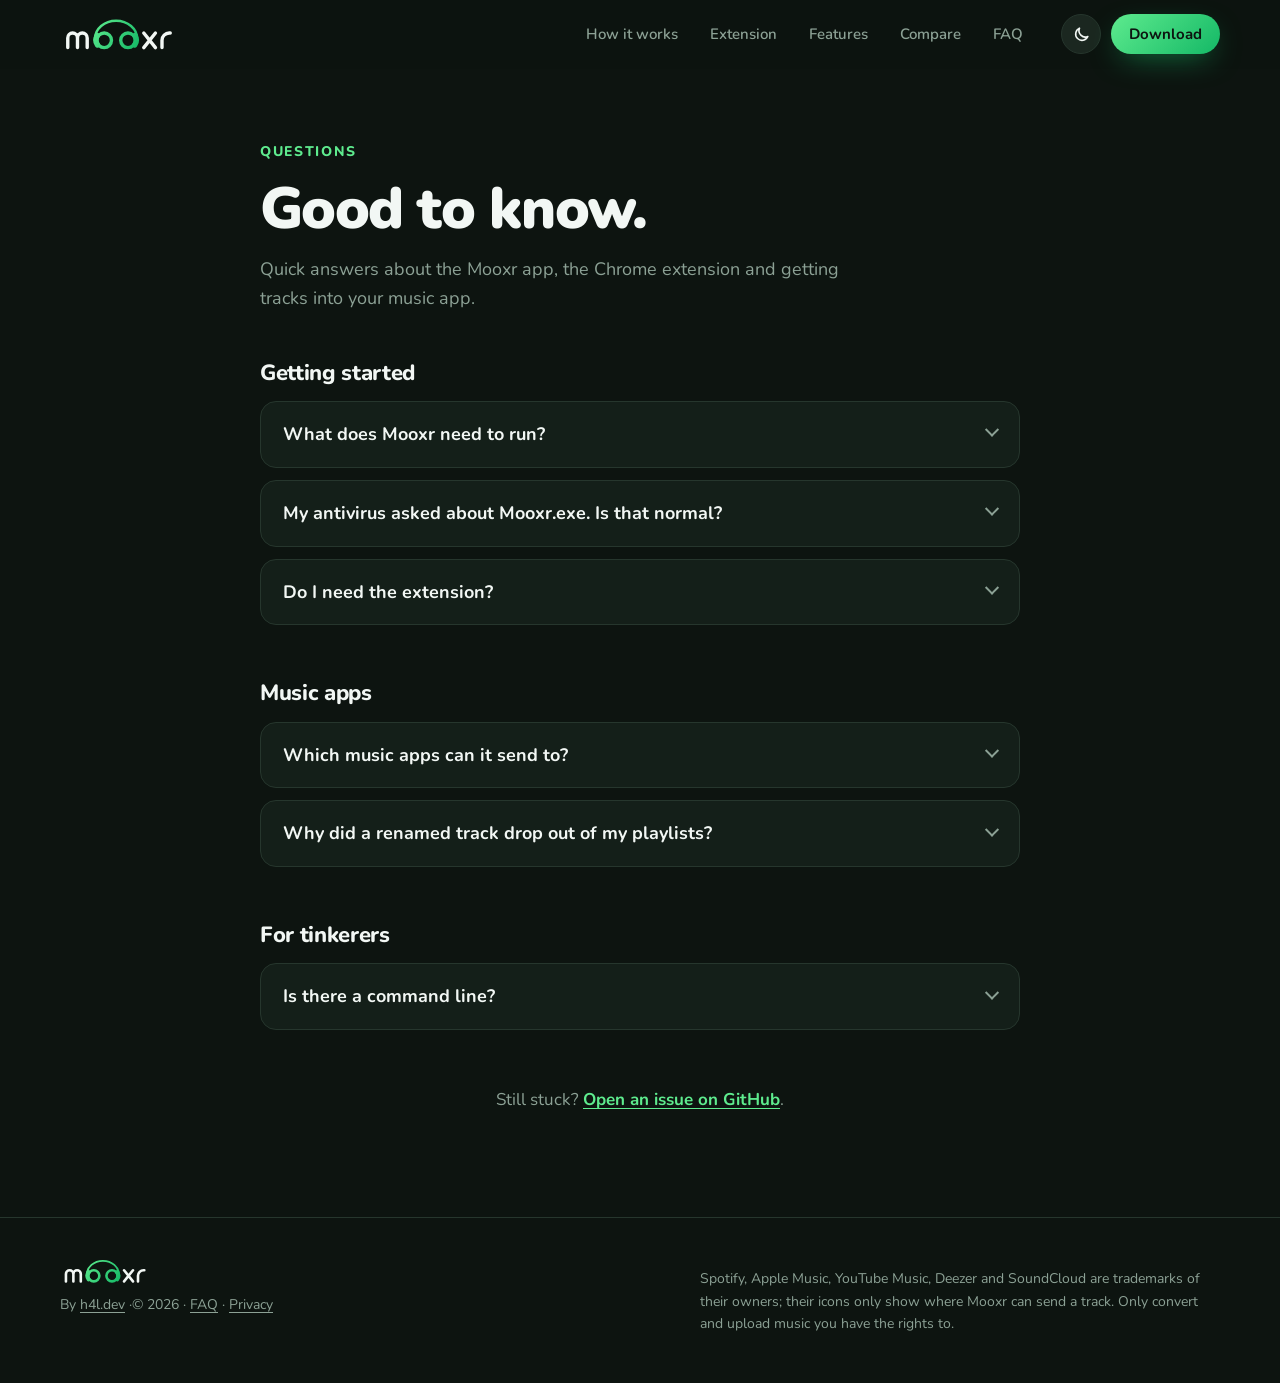
==== docs/faq.html @ 1a0c7ca1 "Rework website: app vs extension comparison, FAQ page - Remove the Themes section and the site's col" ====
<!doctype html>
<html lang="en" data-mode="dark">
<head>
  <meta charset="utf-8">
  <meta name="viewport" content="width=device-width, initial-scale=1">
  <title>FAQ · Mooxr</title>
  <meta name="description" content="Answers to common questions about Mooxr: what it needs to run, which music apps it sends to, the Chrome extension, and Spotify Local Files.">
  <meta name="theme-color" content="#0D1410">
  <link rel="icon" href="assets/favicon.svg" type="image/svg+xml">
  <link rel="icon" href="assets/icon.png" type="image/png">
  <link rel="stylesheet" href="styles.css">
  <script>
    // Apply the saved look before the page paints, so it never flashes.
    try {
      var m = localStorage.getItem("mooxr-site-mode");
      if (m) document.documentElement.dataset.mode = m;
    } catch (e) {}
    document.documentElement.classList.add("js");
  </script>
</head>
<body>

<!-- ============================== Nav ============================== -->
<header class="nav" id="top">
  <div class="wrap nav-inner">
    <a class="brand" href="./" aria-label="Mooxr home">
      <svg class="wordmark" viewBox="0 0 470 140" aria-hidden="true">
        <defs><linearGradient id="g-nav" x1="130" y1="0" x2="310" y2="130" gradientUnits="userSpaceOnUse"><stop offset="0" class="stop-from"/><stop offset="1" class="stop-to"/></linearGradient></defs>
        <g transform="translate(12 6)"><g class="letters" fill="none" stroke-width="14" stroke-linecap="round" stroke-linejoin="round"><path d="M20 120V80a20 20 0 0 1 40 0v40M60 80a20 20 0 0 1 40 0v40"/><path d="M333 60l48 60M381 60l-48 60"/><path d="M408 120V90a30 30 0 0 1 30-30h4"/></g><g class="phones" fill="none" stroke="url(#g-nav)" stroke-linecap="round"><path d="M132 88V84A87.0 74.82 0 0 1 306 84v4" stroke-width="10"/><g class="ear ear-l"><circle cx="170" cy="90" r="30" stroke-width="14"/><path d="M142.1 109.5A34 34 0 0 1 142.1 70.5" stroke-width="22"/></g><g class="ear ear-r"><circle cx="268" cy="90" r="30" stroke-width="14"/><path d="M295.9 70.5A34 34 0 0 1 295.9 109.5" stroke-width="22"/></g></g></g>
      </svg>
    </a>
    <nav class="nav-links" id="nav-links" aria-label="Main">
      <a href="./#how">How it works</a>
      <a href="./#extension">Extension</a>
      <a href="./#features">Features</a>
      <a href="./#compare">Compare</a>
      <a href="faq.html" aria-current="page">FAQ</a>
    </nav>
    <div class="nav-actions">
      <button class="icon-btn" id="mode-toggle" type="button" aria-label="Switch light or dark">
        <svg class="i-sun" viewBox="0 0 24 24" aria-hidden="true"><circle cx="12" cy="12" r="4"/><path d="M12 2v2M12 20v2M4.9 4.9l1.4 1.4M17.7 17.7l1.4 1.4M2 12h2M20 12h2M4.9 19.1l1.4-1.4M17.7 6.3l1.4-1.4"/></svg>
        <svg class="i-moon" viewBox="0 0 24 24" aria-hidden="true"><path d="M20 14.5A8 8 0 0 1 9.5 4a8 8 0 1 0 10.5 10.5z"/></svg>
      </button>
      <a class="btn btn-primary btn-sm" href="https://github.com/h4l-git/Mooxr/releases/latest">Download</a>
      <button class="icon-btn menu-btn" id="menu-btn" type="button" aria-label="Menu" aria-expanded="false" aria-controls="nav-links">
        <svg viewBox="0 0 24 24" aria-hidden="true"><path d="M4 7h16M4 12h16M4 17h16"/></svg>
      </button>
    </div>
  </div>
</header>

<main>

<section class="page-hero">
  <div class="wrap narrow">
    <p class="kicker">Questions</p>
    <h1>Good to know.</h1>
    <p class="lede sm">Quick answers about the Mooxr app, the Chrome extension and getting tracks into your music app.</p>
  </div>
</section>

<section class="faq-page">
  <div class="wrap narrow">

    <div class="faq-group">
      <h2>Getting started</h2>
      <div class="faq">
        <details class="reveal">
          <summary>What does Mooxr need to run?</summary>
          <p>A Windows PC. Mooxr.exe has everything packed inside. The first time you open it, it offers to fetch FFmpeg (the tool that does the converting, about 115&nbsp;MB) and checks the download before using it.</p>
        </details>
        <details class="reveal">
          <summary>My antivirus asked about Mooxr.exe. Is that normal?</summary>
          <p>Some antivirus tools are wary of new, unsigned programs and ask before running them. The first launch also takes a few seconds while Windows unpacks the file.</p>
        </details>
        <details class="reveal">
          <summary>Do I need the extension?</summary>
          <p>No. The app works on its own with files and pasted links. The extension just saves you copying the link across. <a href="./#compare">See the app and extension side by side.</a></p>
        </details>
      </div>
    </div>

    <div class="faq-group">
      <h2>Music apps</h2>
      <div class="faq">
        <details class="reveal">
          <summary>Which music apps can it send to?</summary>
          <p>Spotify and Apple Music pick tracks up from a folder automatically. YouTube Music, Deezer and SoundCloud only take uploads on their websites, so Mooxr opens the upload page and shows you the file to drag in. Tidal and Amazon Music don&rsquo;t accept your own files.</p>
        </details>
        <details class="reveal">
          <summary>Why did a renamed track drop out of my playlists?</summary>
          <p>Spotify recognises a local file by its title, artist, album and length. Change the title or artist and it&rsquo;s a new song to Spotify, so add it again. Mooxr warns you before you save. A new cover is fine.</p>
        </details>
      </div>
    </div>

    <div class="faq-group">
      <h2>For tinkerers</h2>
      <div class="faq">
        <details class="reveal">
          <summary>Is there a command line?</summary>
          <p>Yes: <code>python -m mooxr "My Band - First Song.mp4"</code>. Add <code>--title</code>, <code>--artist</code> or <code>--out</code> as needed. It can be used from Python code too.</p>
        </details>
      </div>
    </div>

    <p class="faq-more">Still stuck? <a href="https://github.com/h4l-git/Mooxr/issues">Open an issue on GitHub</a>.</p>

  </div>
</section>

</main>

<!-- ============================== Footer ============================== -->
<footer class="footer">
  <div class="wrap footer-inner">
    <div>
      <svg class="wordmark sm" viewBox="0 0 470 140" aria-label="Mooxr" role="img">
        <defs><linearGradient id="g-foot" x1="130" y1="0" x2="310" y2="130" gradientUnits="userSpaceOnUse"><stop offset="0" class="stop-from"/><stop offset="1" class="stop-to"/></linearGradient></defs>
        <g transform="translate(12 6)"><g class="letters" fill="none" stroke-width="14" stroke-linecap="round" stroke-linejoin="round"><path d="M20 120V80a20 20 0 0 1 40 0v40M60 80a20 20 0 0 1 40 0v40"/><path d="M333 60l48 60M381 60l-48 60"/><path d="M408 120V90a30 30 0 0 1 30-30h4"/></g><g fill="none" stroke="url(#g-foot)" stroke-linecap="round"><path d="M132 88V84A87.0 74.82 0 0 1 306 84v4" stroke-width="10"/><circle cx="170" cy="90" r="30" stroke-width="14"/><circle cx="268" cy="90" r="30" stroke-width="14"/><path d="M142.1 109.5A34 34 0 0 1 142.1 70.5" stroke-width="22"/><path d="M295.9 70.5A34 34 0 0 1 295.9 109.5" stroke-width="22"/></g></g>
      </svg>
      <p class="muted">By <a href="https://h4l-git.github.io/">h4l.dev</a> ·&copy; <span id="year">2026</span> · <a href="faq.html" aria-current="page">FAQ</a> · <a href="privacy.html">Privacy</a></p>
    </div>
    <p class="legal muted">Spotify, Apple Music, YouTube Music, Deezer and SoundCloud are trademarks of their owners; their icons only show where Mooxr can send a track. Only convert and upload music you have the rights to.</p>
  </div>
</footer>

<script src="script.js"></script>
</body>
</html>
---- docs/styles.css ----
/* Mooxr website. Colours follow the Mint theme in mooxr/theme.py: a hue plus
   a gradient, and every surface colour is derived from those. */

@font-face {
  font-family: "Nunito";
  src: url("assets/fonts/Nunito.ttf") format("truetype");
  font-weight: 200 1000;
  font-display: swap;
}

/* ---------- Mint (same values as THEMES["mint"] in theme.py) ---------- */
:root { --h: 145; --from: #5EEB8E; --to: #14B866; }

/* ---------- Dark (default) ---------- */
:root {
  --ink: hsl(var(--h) 22% 6.5%);
  --bg: var(--ink);
  --surface: hsl(var(--h) 20% 10%);
  --raised: hsl(var(--h) 19% 13%);
  --border: hsl(var(--h) 18% 18%);
  --text: hsl(var(--h) 25% 96%);
  --muted: hsl(var(--h) 10% 59%);
  --drop: hsl(var(--h) 43% 12%);
  --accent: color-mix(in srgb, var(--from), var(--to));
  --strong: var(--from);
  --good: #5EEB8E;
  --grad: linear-gradient(135deg, var(--from), var(--to));
  --shadow: 0 30px 80px -20px rgb(0 0 0 / .6), 0 0 0 1px var(--border);
  --glow-a: color-mix(in srgb, var(--from) 22%, transparent);
  --glow-b: color-mix(in srgb, var(--to) 16%, transparent);
  color-scheme: dark;
}

/* ---------- Light ---------- */
:root[data-mode="light"] {
  --bg: hsl(var(--h) 25% 96.5%);
  --surface: #FFFFFF;
  --raised: hsl(var(--h) 22% 93%);
  --border: hsl(var(--h) 16% 85%);
  --text: var(--ink);
  --muted: hsl(var(--h) 8% 40%);
  --drop: hsl(var(--h) 55% 93%);
  --accent: var(--to);
  --strong: color-mix(in oklab, var(--to) 68%, black);
  --good: #1E8E4E;
  --shadow: 0 30px 70px -25px hsl(var(--h) 30% 20% / .28), 0 0 0 1px var(--border);
  --glow-a: color-mix(in srgb, var(--from) 30%, transparent);
  --glow-b: color-mix(in srgb, var(--to) 14%, transparent);
  color-scheme: light;
}
@media (prefers-color-scheme: light) {
  :root[data-mode="system"] {
    --bg: hsl(var(--h) 25% 96.5%);
    --surface: #FFFFFF;
    --raised: hsl(var(--h) 22% 93%);
    --border: hsl(var(--h) 16% 85%);
    --text: var(--ink);
    --muted: hsl(var(--h) 8% 40%);
    --drop: hsl(var(--h) 55% 93%);
    --accent: var(--to);
    --strong: color-mix(in oklab, var(--to) 68%, black);
    --good: #1E8E4E;
    --shadow: 0 30px 70px -25px hsl(var(--h) 30% 20% / .28), 0 0 0 1px var(--border);
    --glow-a: color-mix(in srgb, var(--from) 30%, transparent);
    --glow-b: color-mix(in srgb, var(--to) 14%, transparent);
    color-scheme: light;
  }
}

/* ---------- Base ---------- */
*, *::before, *::after { box-sizing: border-box; }
html { scroll-behavior: smooth; scroll-padding-top: 80px; -webkit-text-size-adjust: 100%; }
body {
  margin: 0;
  background: var(--bg);
  color: var(--text);
  font-family: "Nunito", system-ui, -apple-system, "Segoe UI", sans-serif;
  font-size: 17px;
  line-height: 1.6;
  overflow-x: hidden;
  transition: background-color .35s ease, color .35s ease;
}
img, svg { display: block; max-width: 100%; }
a { color: inherit; text-decoration: none; }
h1, h2, h3 { line-height: 1.1; margin: 0; letter-spacing: -.02em; }
p { margin: 0; }
code, kbd {
  font-family: ui-monospace, "Cascadia Code", Consolas, monospace;
  font-size: .86em;
  background: var(--raised);
  border: 1px solid var(--border);
  border-radius: 6px;
  padding: .08em .4em;
}
::selection { background: var(--accent); color: var(--ink); }
:focus-visible { outline: 2px solid var(--accent); outline-offset: 3px; border-radius: 8px; }

.wrap { width: min(1160px, 100% - 32px); margin-inline: auto; }
.wrap.narrow { width: min(760px, 100% - 32px); }
.muted { color: var(--muted); }
.sr { position: absolute; width: 1px; height: 1px; overflow: hidden; clip: rect(0 0 0 0); white-space: nowrap; }
a.inline { color: var(--strong); font-weight: 700; text-decoration: underline; text-underline-offset: 3px; }
.grad-text {
  background: var(--grad);
  -webkit-background-clip: text; background-clip: text;
  color: transparent;
}

/* Logo SVGs: letters follow the text colour, the headphones the gradient. */
.stop-from { stop-color: var(--from); }
.stop-to { stop-color: var(--to); }
.wordmark .letters { stroke: var(--text); transition: stroke .35s ease; }
.wordmark { height: 34px; width: auto; overflow: visible; }
.wordmark.sm { height: 26px; }

/* Nav logo: on hover the headphones rock side to side, bob up at each end
   and the ear cups thump on the beat (same as the app and extension).
   Lengths inside the SVG are in its viewBox units (140 tall). */
.brand .phones { transform-box: fill-box; transform-origin: 50% 80%; }
.brand .ear { transform-box: fill-box; }
.brand .ear-l { transform-origin: 53% 50%; }
.brand .ear-r { transform-origin: 47% 50%; }
.brand:hover .phones, .brand:focus-visible .phones { animation: groove .9s ease-in-out infinite; }
.brand:hover .ear, .brand:focus-visible .ear { animation: thump .45s ease-out infinite; }
@keyframes groove {
  0%, 50%, 100% { transform: translateY(0) rotate(0deg); }
  25% { transform: translateY(-5px) rotate(-6deg); }
  75% { transform: translateY(-5px) rotate(6deg); }
}
@keyframes thump {
  0% { transform: scale(1.1); }
  30%, 100% { transform: scale(1); }
}

/* ---------- Buttons (pill shapes from the app) ---------- */
.btn {
  display: inline-flex; align-items: center; gap: 10px;
  padding: 12px 24px;
  border-radius: 999px;
  background: var(--raised);
  border: 1px solid var(--border);
  font-weight: 700; font-size: 16px;
  transition: border-color .2s, color .2s, transform .2s, box-shadow .2s, filter .2s;
  white-space: nowrap;
}
.btn svg { width: 18px; height: 18px; fill: none; stroke: currentColor; stroke-width: 2.2; stroke-linecap: round; stroke-linejoin: round; }
.btn:hover { border-color: var(--accent); color: var(--strong); }
.btn-primary {
  background: var(--grad); color: var(--ink); border: none;
  box-shadow: 0 10px 30px -10px color-mix(in srgb, var(--to) 70%, transparent);
}
.btn-primary:hover { color: var(--ink); filter: brightness(1.08); transform: translateY(-1px); }
.btn-sm { padding: 8px 18px; font-size: 15px; }

.icon-btn {
  display: inline-grid; place-items: center;
  width: 40px; height: 40px;
  border-radius: 50%;
  background: var(--raised); border: 1px solid var(--border);
  color: var(--text); cursor: pointer;
  transition: border-color .2s, color .2s;
}
.icon-btn:hover { border-color: var(--accent); color: var(--strong); }
.icon-btn svg { width: 19px; height: 19px; fill: none; stroke: currentColor; stroke-width: 2; stroke-linecap: round; stroke-linejoin: round; }
.icon-btn .i-sun { display: none; }
:root[data-mode="light"] .icon-btn .i-sun { display: block; }
:root[data-mode="light"] .icon-btn .i-moon { display: none; }
.menu-btn { display: none; }

/* ---------- Nav ---------- */
.nav {
  position: sticky; top: 0; z-index: 50;
  background: color-mix(in srgb, var(--bg) 78%, transparent);
  backdrop-filter: blur(14px); -webkit-backdrop-filter: blur(14px);
  border-bottom: 1px solid transparent;
  transition: border-color .3s, background-color .35s;
}
.nav.scrolled { border-bottom-color: var(--border); }
.nav-inner { display: flex; align-items: center; gap: 24px; height: 68px; }
.nav-links { display: flex; gap: 4px; margin-left: auto; }
.nav-links a {
  padding: 8px 14px; border-radius: 999px;
  color: var(--muted); font-weight: 600; font-size: 15px;
  transition: color .2s, background-color .2s;
}
.nav-links a:hover { color: var(--text); background: var(--raised); }
.nav-actions { display: flex; align-items: center; gap: 10px; }

/* ---------- Hero ---------- */
.hero { position: relative; padding: 72px 0 88px; overflow: hidden; }
.glow {
  position: absolute; inset: -20% -10% auto; height: 120%;
  background:
    radial-gradient(600px 400px at 78% 30%, var(--glow-a), transparent 70%),
    radial-gradient(500px 360px at 15% 10%, var(--glow-b), transparent 70%);
  pointer-events: none;
}
.hero-grid {
  position: relative;
  display: grid; grid-template-columns: 1fr 1.05fr; gap: 56px; align-items: center;
}
.eyebrow {
  display: inline-flex; align-items: center; gap: 10px;
  padding: 6px 14px; border-radius: 999px;
  background: var(--drop); border: 1px solid color-mix(in srgb, var(--accent) 40%, transparent);
  color: var(--strong); font-weight: 700; font-size: 14px;
}
.eyebrow .dot { width: 8px; height: 8px; border-radius: 50%; background: var(--grad); box-shadow: 0 0 10px var(--from); }
.hero h1 { font-size: clamp(42px, 5.4vw, 70px); font-weight: 900; margin: 22px 0 20px; letter-spacing: -.035em; }
.lede { font-size: 20px; color: var(--muted); max-width: 34em; }
.lede.sm { font-size: 18px; }
.lede.center { margin-inline: auto; text-align: center; }
.cta-row { display: flex; flex-wrap: wrap; align-items: center; gap: 12px; margin-top: 30px; }
.cta-row.center { justify-content: center; }
.fine { color: var(--muted); font-size: 14px; margin-top: 14px; }
.cta-row .fine { margin-top: 0; }

/* ---------- App window mock-up ---------- */
.window {
  background: var(--bg);
  border-radius: 16px;
  box-shadow: var(--shadow);
  overflow: hidden;
  transform: perspective(1600px) rotateY(-6deg) rotateX(3deg);
  transition: transform .6s ease, background-color .35s;
}
.window:hover { transform: perspective(1600px) rotateY(-2deg) rotateX(1deg); }
.win-bar {
  display: flex; justify-content: space-between; align-items: center;
  height: 34px; padding: 0 0 0 14px;
  background: var(--surface); border-bottom: 1px solid var(--border);
  font-size: 12px; color: var(--muted);
}
.win-ctrls { display: flex; height: 100%; }
.win-ctrls i { width: 44px; position: relative; }
.win-ctrls i::before { content: ""; position: absolute; inset: 50% auto auto 50%; width: 10px; height: 1.5px; background: var(--muted); transform: translate(-50%, -50%); }
.win-ctrls i:nth-child(2)::before { height: 9px; background: transparent; border: 1.5px solid var(--muted); }
.win-ctrls i:nth-child(3)::before { height: 1.5px; transform: translate(-50%, -50%) rotate(45deg); box-shadow: 0 0 0 0 var(--muted); }
.win-ctrls i:nth-child(3)::after { content: ""; position: absolute; inset: 50% auto auto 50%; width: 10px; height: 1.5px; background: var(--muted); transform: translate(-50%, -50%) rotate(-45deg); }

.win-body { padding: 18px 20px 18px; display: grid; gap: 12px; font-size: 13px; }
.win-head { display: flex; justify-content: space-between; align-items: flex-start; gap: 10px; }
.win-brand { display: flex; align-items: flex-end; gap: 8px; }
.win-brand .wordmark { height: 30px; }
.byline { font-size: 10.5px; color: var(--muted); padding-bottom: 3px; }
.byline a:hover { color: var(--text); text-decoration: underline; text-underline-offset: 2px; }
.win-sub { color: var(--muted); font-size: 12.5px; margin-top: 2px; }
.pill-btn {
  padding: 5px 14px; border-radius: 15px;
  background: var(--raised); border: 1px solid var(--border);
  font-size: 12.5px; white-space: nowrap;
}
.win-drop {
  background: var(--surface);
  border: 2px dashed var(--border); border-radius: 14px;
  padding: 14px; text-align: center; font-weight: 600; font-size: 14px;
  transition: background-color .3s, border-color .3s;
}
.window.hot .win-drop { background: var(--drop); border-color: var(--accent); }
.rows { display: grid; gap: 8px; }
.row {
  display: flex; gap: 12px; align-items: center;
  background: var(--surface); border: 1px solid var(--border); border-radius: 12px;
  padding: 10px 12px;
  transition: opacity .4s, transform .4s;
}
.window.resetting .row { opacity: 0; transform: translateY(6px); }
.cover {
  flex: none; width: 46px; height: 46px; border-radius: 8px;
  position: relative; overflow: hidden;
}
.cover::after {
  content: "♪"; position: absolute; inset: 0; display: grid; place-items: center;
  color: rgb(255 255 255 / .8); font-size: 18px;
}
.c1 { background: linear-gradient(135deg, #3a1c71, #d76d77 60%, #ffaf7b); }
.c2 { background: linear-gradient(135deg, #0f2027, #2c5364 55%, #6dd5ed); }
.c3 { background: linear-gradient(135deg, #f7971e, #ffd200); }
.row-main { flex: 1; min-width: 0; display: grid; gap: 6px; }
.row-src { font-weight: 600; white-space: nowrap; overflow: hidden; text-overflow: ellipsis; }
.fields { display: grid; grid-template-columns: 1fr 1fr; gap: 6px; }
.field {
  background: var(--bg); border: 1px solid var(--border); border-radius: 8px;
  padding: 3px 8px; color: var(--muted); font-size: 12px;
  white-space: nowrap; overflow: hidden; text-overflow: ellipsis;
}
.bar { height: 5px; border-radius: 3px; background: var(--raised); overflow: hidden; }
.bar span { display: block; height: 100%; width: 0; background: var(--grad); border-radius: 3px; transition: width .25s linear; }
.status { font-size: 11.5px; color: var(--muted); }
.row.done .status { color: var(--good); }
.row.done .field { color: var(--text); }
.win-foot { display: flex; justify-content: space-between; align-items: center; gap: 10px; margin-top: 2px; }
.save-to { color: var(--muted); font-size: 12.5px; }
.save-to b { color: var(--text); font-weight: 600; }
.moox-pill { display: inline-flex; border-radius: 18px; overflow: hidden; font-size: 13px; }
.moox-main { background: var(--grad); color: var(--ink); font-weight: 800; padding: 8px 14px 8px 20px; }
.moox-send { background: var(--raised); border: 1px solid var(--border); border-left: none; border-radius: 0 18px 18px 0; padding: 7px 12px; font-weight: 600; }
.window.busy .moox-main { background: var(--raised); color: var(--muted); }

/* ---------- Services strip ---------- */
.services { border-block: 1px solid var(--border); background: var(--surface); }
.services-inner { display: flex; align-items: center; justify-content: center; flex-wrap: wrap; gap: 14px 36px; padding: 22px 0; }
.services-label { color: var(--muted); font-weight: 600; font-size: 14px; text-transform: uppercase; letter-spacing: .08em; }
.service-list { display: flex; flex-wrap: wrap; justify-content: center; gap: 12px 30px; list-style: none; margin: 0; padding: 0; }
.service-list li { display: flex; align-items: center; gap: 9px; font-weight: 700; font-size: 16px; }

/* ---------- Sections ---------- */
.section { padding: 104px 0; }
.section.alt { background: var(--surface); border-block: 1px solid var(--border); }
.section-head { text-align: center; margin-bottom: 56px; display: grid; gap: 14px; justify-items: center; }
.kicker { color: var(--strong); font-weight: 800; font-size: 14px; text-transform: uppercase; letter-spacing: .12em; }
h2 { font-size: clamp(32px, 4.2vw, 50px); font-weight: 900; }
.card {
  background: var(--surface);
  border: 1px solid var(--border);
  border-radius: 20px;
  transition: border-color .25s, transform .25s, background-color .35s;
}
.section.alt .card { background: var(--bg); }

/* Steps */
.steps { display: grid; grid-template-columns: repeat(3, 1fr); gap: 20px; list-style: none; margin: 0; padding: 0; }
.step { padding: 30px; position: relative; }
.step:hover, .feature:hover { border-color: color-mix(in srgb, var(--accent) 55%, var(--border)); transform: translateY(-3px); }
.step-num {
  display: grid; place-items: center;
  width: 44px; height: 44px; border-radius: 14px;
  background: var(--grad); color: var(--ink);
  font-weight: 900; font-size: 20px; margin-bottom: 22px;
}
.step h3, .feature h3 { font-size: 21px; font-weight: 800; margin-bottom: 10px; }
.step p, .feature p { color: var(--muted); }
.step b, .feature b { color: var(--text); }

/* Split layout */
.split { display: grid; grid-template-columns: 1fr 1fr; gap: 64px; align-items: center; }
.split-copy h2 { margin: 14px 0 18px; }
.ticks { list-style: none; padding: 0; margin: 26px 0 0; display: grid; gap: 12px; }
.ticks li { position: relative; padding-left: 34px; font-weight: 600; }
.ticks li::before {
  content: ""; position: absolute; left: 0; top: 3px; width: 22px; height: 22px; border-radius: 7px;
  background: var(--grad) ;
  -webkit-mask: url("data:image/svg+xml,%3Csvg xmlns='http://www.w3.org/2000/svg' viewBox='0 0 22 22'%3E%3Crect width='22' height='22' rx='7'/%3E%3C/svg%3E");
}
.ticks li::after {
  content: ""; position: absolute; left: 7px; top: 8px; width: 8px; height: 5px;
  border-left: 2.4px solid var(--ink); border-bottom: 2.4px solid var(--ink);
  transform: rotate(-45deg);
}

/* Browser mock-up */
.browser { background: var(--bg); border-radius: 14px; box-shadow: var(--shadow); overflow: hidden; }
.br-bar { display: flex; align-items: center; gap: 12px; padding: 10px 14px; background: var(--raised); border-bottom: 1px solid var(--border); }
.br-dots { display: flex; gap: 6px; }
.br-dots i { width: 11px; height: 11px; border-radius: 50%; background: var(--border); }
.br-url { flex: 1; min-width: 0; padding: 5px 14px; border-radius: 999px; background: var(--bg); color: var(--muted); font-size: 13px; white-space: nowrap; overflow: hidden; text-overflow: ellipsis; }
.br-ext { width: 30px; height: 30px; border-radius: 8px; display: grid; place-items: center; background: var(--drop); box-shadow: 0 0 0 1.5px var(--accent); }
.br-ext svg { width: 22px; height: 22px; }
.br-page { position: relative; padding: 18px; min-height: 360px; }
.video {
  aspect-ratio: 16 / 9; border-radius: 10px; margin-bottom: 14px;
  background: linear-gradient(135deg, #3a1c71, #d76d77 60%, #ffaf7b);
  display: grid; place-items: center; width: 64%;
}
.play { width: 52px; height: 36px; border-radius: 10px; background: rgb(0 0 0 / .45); position: relative; }
.play::after { content: ""; position: absolute; left: 21px; top: 10px; border: 8px solid transparent; border-left: 13px solid #fff; border-right: 0; }
.vline { height: 10px; border-radius: 5px; background: var(--raised); margin-bottom: 9px; }
.vline.w70 { width: 44%; } .vline.w40 { width: 28%; }
.popup {
  position: absolute; top: 10px; right: 14px; width: min(260px, 70%);
  background: var(--surface); border: 1px solid var(--border); border-radius: 16px;
  padding: 14px; display: grid; gap: 12px;
  box-shadow: 0 24px 50px -16px rgb(0 0 0 / .55);
}
.popup::before { content: ""; position: absolute; top: -7px; right: 12px; width: 12px; height: 12px; background: var(--surface); border-left: 1px solid var(--border); border-top: 1px solid var(--border); transform: rotate(45deg); }
.pop-head { display: flex; align-items: center; gap: 8px; }
.pop-head .mark { width: 26px; height: 26px; }
.pop-gear { margin-left: auto; color: var(--muted); }
.pop-gear svg { width: 17px; height: 17px; fill: none; stroke: currentColor; stroke-width: 2; }
.pop-track { display: flex; gap: 10px; align-items: center; background: var(--bg); border: 1px solid var(--border); border-radius: 12px; padding: 8px; font-size: 14px; }
.pop-track .cover { width: 40px; height: 40px; }
.pop-track span { display: block; color: var(--muted); font-size: 12.5px; }
.pop-btn { display: block; text-align: center; padding: 9px; border-radius: 18px; background: var(--grad); color: var(--ink); font-weight: 800; font-size: 14px; }
.pop-note { display: flex; justify-content: center; align-items: center; gap: 6px; color: var(--good); font-size: 13px; font-weight: 700; }
.pop-note svg { width: 15px; height: 15px; fill: none; stroke: currentColor; stroke-width: 2.4; stroke-linecap: round; stroke-linejoin: round; }

/* Features */
.features { display: grid; grid-template-columns: repeat(3, 1fr); gap: 20px; }
.feature { padding: 28px; }
.f-icon {
  display: grid; place-items: center;
  width: 46px; height: 46px; border-radius: 14px; margin-bottom: 20px;
  background: var(--drop); color: var(--strong);
  border: 1px solid color-mix(in srgb, var(--accent) 35%, transparent);
}
.f-icon svg { width: 22px; height: 22px; fill: none; stroke: currentColor; stroke-width: 2; stroke-linecap: round; stroke-linejoin: round; }
.feature s { color: var(--muted); text-decoration-color: color-mix(in srgb, #FF7B7B 80%, transparent); text-decoration-thickness: 2px; }

/* App vs extension */
.compare { padding: 8px 28px; overflow: hidden; max-width: 980px; margin-inline: auto; }
.compare table { width: 100%; border-collapse: collapse; table-layout: fixed; }
.compare col.c-what { width: 44%; }
.compare th, .compare td { padding: 16px 12px; text-align: left; vertical-align: middle; border-bottom: 1px solid var(--border); }
.compare tbody tr:last-child th, .compare tbody tr:last-child td { border-bottom: none; }
.compare tbody th { font-weight: 700; }
.compare td small { display: block; margin-top: 6px; color: var(--muted); font-size: 13.5px; line-height: 1.35; }
.compare td small kbd { font-size: 12px; }
.compare thead th { padding-block: 22px 18px; vertical-align: top; }
.c-head { display: flex; align-items: center; gap: 12px; }
.c-head b { display: block; font-size: 18px; font-weight: 800; line-height: 1.2; }
.c-head small { display: block; color: var(--muted); font-size: 13.5px; font-weight: 600; }
.c-icon {
  flex: none; display: grid; place-items: center;
  width: 42px; height: 42px; border-radius: 13px;
  background: var(--drop); color: var(--strong);
  border: 1px solid color-mix(in srgb, var(--accent) 35%, transparent);
}
.c-icon svg { width: 21px; height: 21px; fill: none; stroke: currentColor; stroke-width: 2; stroke-linecap: round; stroke-linejoin: round; }
.yes, .no { position: relative; display: inline-block; width: 24px; height: 24px; border-radius: 8px; vertical-align: middle; }
.yes { background: var(--grad); }
.yes::after {
  content: ""; position: absolute; left: 8px; top: 8px; width: 8px; height: 5px;
  border-left: 2.4px solid var(--ink); border-bottom: 2.4px solid var(--ink); transform: rotate(-45deg);
}
.no { background: var(--raised); border: 1px solid var(--border); }
.no::after { content: ""; position: absolute; left: 7px; right: 7px; top: 50%; height: 2.2px; margin-top: -1.1px; border-radius: 2px; background: var(--muted); }
#compare .cta-row { margin-top: 40px; }

/* Spotify setup */
.setup { display: grid; grid-template-columns: 1fr 1.1fr; gap: 48px; padding: 48px; align-items: center; }
.setup-copy { display: grid; gap: 16px; justify-items: start; }
.setup-copy h2 { font-size: clamp(28px, 3.2vw, 38px); }
.setup-copy p { color: var(--muted); }
.setup-steps { list-style: none; margin: 0; padding: 0; display: grid; gap: 10px; counter-reset: s; }
.setup-steps li {
  counter-increment: s; display: flex; align-items: center; gap: 14px;
  padding: 14px 16px; border-radius: 14px; background: var(--bg); border: 1px solid var(--border);
}
.setup-steps li::before {
  content: counter(s); flex: none; display: grid; place-items: center;
  width: 30px; height: 30px; border-radius: 50%;
  background: var(--drop); color: var(--strong); font-weight: 800; font-size: 14px;
  border: 1px solid color-mix(in srgb, var(--accent) 40%, transparent);
}

/* FAQ */
.faq { display: grid; gap: 12px; }
.faq details { background: var(--surface); border: 1px solid var(--border); border-radius: 16px; transition: border-color .2s; }
.faq details[open] { border-color: color-mix(in srgb, var(--accent) 50%, var(--border)); }
.faq summary {
  list-style: none; cursor: pointer;
  display: flex; justify-content: space-between; align-items: center; gap: 16px;
  padding: 18px 22px; font-weight: 700; font-size: 18px;
}
.faq summary::-webkit-details-marker { display: none; }
.faq summary::after {
  content: ""; flex: none; width: 10px; height: 10px;
  border-right: 2.2px solid var(--muted); border-bottom: 2.2px solid var(--muted);
  transform: rotate(45deg) translate(-3px, -3px); transition: transform .25s;
}
.faq details[open] summary::after { transform: rotate(-135deg) translate(-3px, -3px); border-color: var(--strong); }
.faq details p { padding: 0 22px 20px; color: var(--muted); }
.faq details a { color: var(--strong); text-decoration: underline; text-underline-offset: 3px; }
.faq-page { padding: 40px 0 104px; }
.faq-group + .faq-group { margin-top: 56px; }
.faq-group h2 { font-size: 22px; font-weight: 800; letter-spacing: -.015em; margin-bottom: 16px; }
.faq-more { margin-top: 56px; color: var(--muted); text-align: center; }
.faq-more a { color: var(--strong); font-weight: 700; text-decoration: underline; text-underline-offset: 3px; }

/* Footer */
.footer { border-top: 1px solid var(--border); padding: 40px 0 48px; }
.footer-inner { display: flex; justify-content: space-between; align-items: flex-start; gap: 32px; flex-wrap: wrap; }
.footer-inner p { font-size: 14px; margin-top: 10px; }
.legal { max-width: 520px; }
.footer a { text-decoration: underline; text-underline-offset: 3px; }
.footer a:hover { color: var(--strong); }

/* Privacy and FAQ pages */
.page-hero { padding: 72px 0 8px; }
.page-hero h1 { font-size: clamp(38px, 5vw, 58px); font-weight: 900; letter-spacing: -.03em; margin: 14px 0 14px; }
.policy { padding: 40px 0 104px; }
.policy .summary { padding: 28px 30px; margin-bottom: 80px; }
.policy .summary h2 { margin-bottom: 4px; }
.policy .summary .ticks { margin-top: 18px; padding-left: 0; gap: 12px; }
.policy section + section { margin-top: 80px; }
.policy h2 { font-size: 26px; font-weight: 800; letter-spacing: -.015em; margin-bottom: 20px; }
.policy h3 { font-size: 18px; font-weight: 800; margin: 40px 0 12px; }
.policy h2 + h3 { margin-top: 28px; }
.policy p, .policy li { color: var(--muted); }
.policy p + p, .policy p + ul, .policy ul + p, .policy .perms + p { margin-top: 18px; }
.policy b, .policy strong { color: var(--text); }
.policy ul { padding-left: 22px; display: grid; gap: 12px; margin: 0; }
.policy a:not(.btn) { color: var(--strong); text-decoration: underline; text-underline-offset: 3px; }
.perms { display: grid; gap: 10px; margin-top: 16px; }
.perm { display: grid; grid-template-columns: 170px 1fr; gap: 16px; padding: 14px 18px; border: 1px solid var(--border); border-radius: 14px; background: var(--surface); }
.perm-name { display: flex; flex-wrap: wrap; gap: 6px; align-content: start; align-items: center; font-weight: 700; color: var(--text); }
.perm p { margin: 0; }
@media (max-width: 680px) {
  .page-hero { padding: 48px 0 4px; }
  .faq-page { padding: 28px 0 72px; }
  .policy .summary { padding: 22px; margin-bottom: 64px; }
  .policy section + section { margin-top: 64px; }
  .perm { grid-template-columns: 1fr; gap: 6px; }
}

/* Scroll reveal (only when JS is running) */
.js .reveal { opacity: 0; transform: translateY(18px); transition: opacity .7s ease, transform .7s ease, border-color .25s, background-color .35s; }
.js .reveal.in { opacity: 1; transform: none; }

/* ---------- Responsive ---------- */
@media (max-width: 980px) {
  .hero-grid, .split, .setup { grid-template-columns: 1fr; }
  .hero { padding: 48px 0 64px; }
  .window { transform: none; max-width: 600px; }
  .window:hover { transform: none; }
  .features { grid-template-columns: repeat(2, 1fr); }
  .setup { padding: 32px; gap: 28px; }
}
@media (max-width: 820px) {
  .menu-btn { display: inline-grid; }
  .nav-links {
    position: absolute; top: 68px; left: 0; right: 0;
    flex-direction: column; gap: 2px; padding: 10px 16px 16px;
    background: var(--bg); border-bottom: 1px solid var(--border);
    display: none;
  }
  .nav-links.open { display: flex; }
  .nav-links a { padding: 12px 14px; font-size: 17px; }
  .nav-actions { margin-left: auto; }
}
@media (max-width: 680px) {
  body { font-size: 16px; }
  .section { padding: 72px 0; }
  .steps, .features { grid-template-columns: 1fr; }
  .compare { padding: 0 6px; border-radius: 16px; }
  .compare col.c-what { width: 38%; }
  .compare th, .compare td { padding: 14px 8px; font-size: 14.5px; }
  .compare td small { font-size: 12px; }
  .c-head { flex-direction: column; align-items: flex-start; gap: 8px; }
  .c-head b { font-size: 15px; }
  .c-head small { font-size: 12px; }
  .c-icon { width: 36px; height: 36px; border-radius: 11px; }
  .lede { font-size: 18px; }
  .nav-actions .btn-sm { display: none; }
  .win-body { padding: 14px; }
  .win-sub, .byline { display: none; }
  .fields { grid-template-columns: 1fr; }
  .fields .field:nth-child(2) { display: none; }
  .save-to { display: none; }
  .win-foot { justify-content: flex-end; }
  .popup { position: relative; top: auto; right: auto; width: 100%; margin-top: 14px; }
  .popup::before { display: none; }
  .video { width: 100%; }
  .br-page { min-height: 0; }
  .setup { padding: 24px; }
  .btn { padding: 12px 20px; }
}

@media (prefers-reduced-motion: reduce) {
  html { scroll-behavior: auto; }
  *, *::before, *::after { transition-duration: .01ms !important; animation-duration: .01ms !important; }
  .js .reveal { opacity: 1; transform: none; }
  .brand .phones, .brand .ear { animation: none !important; }
}
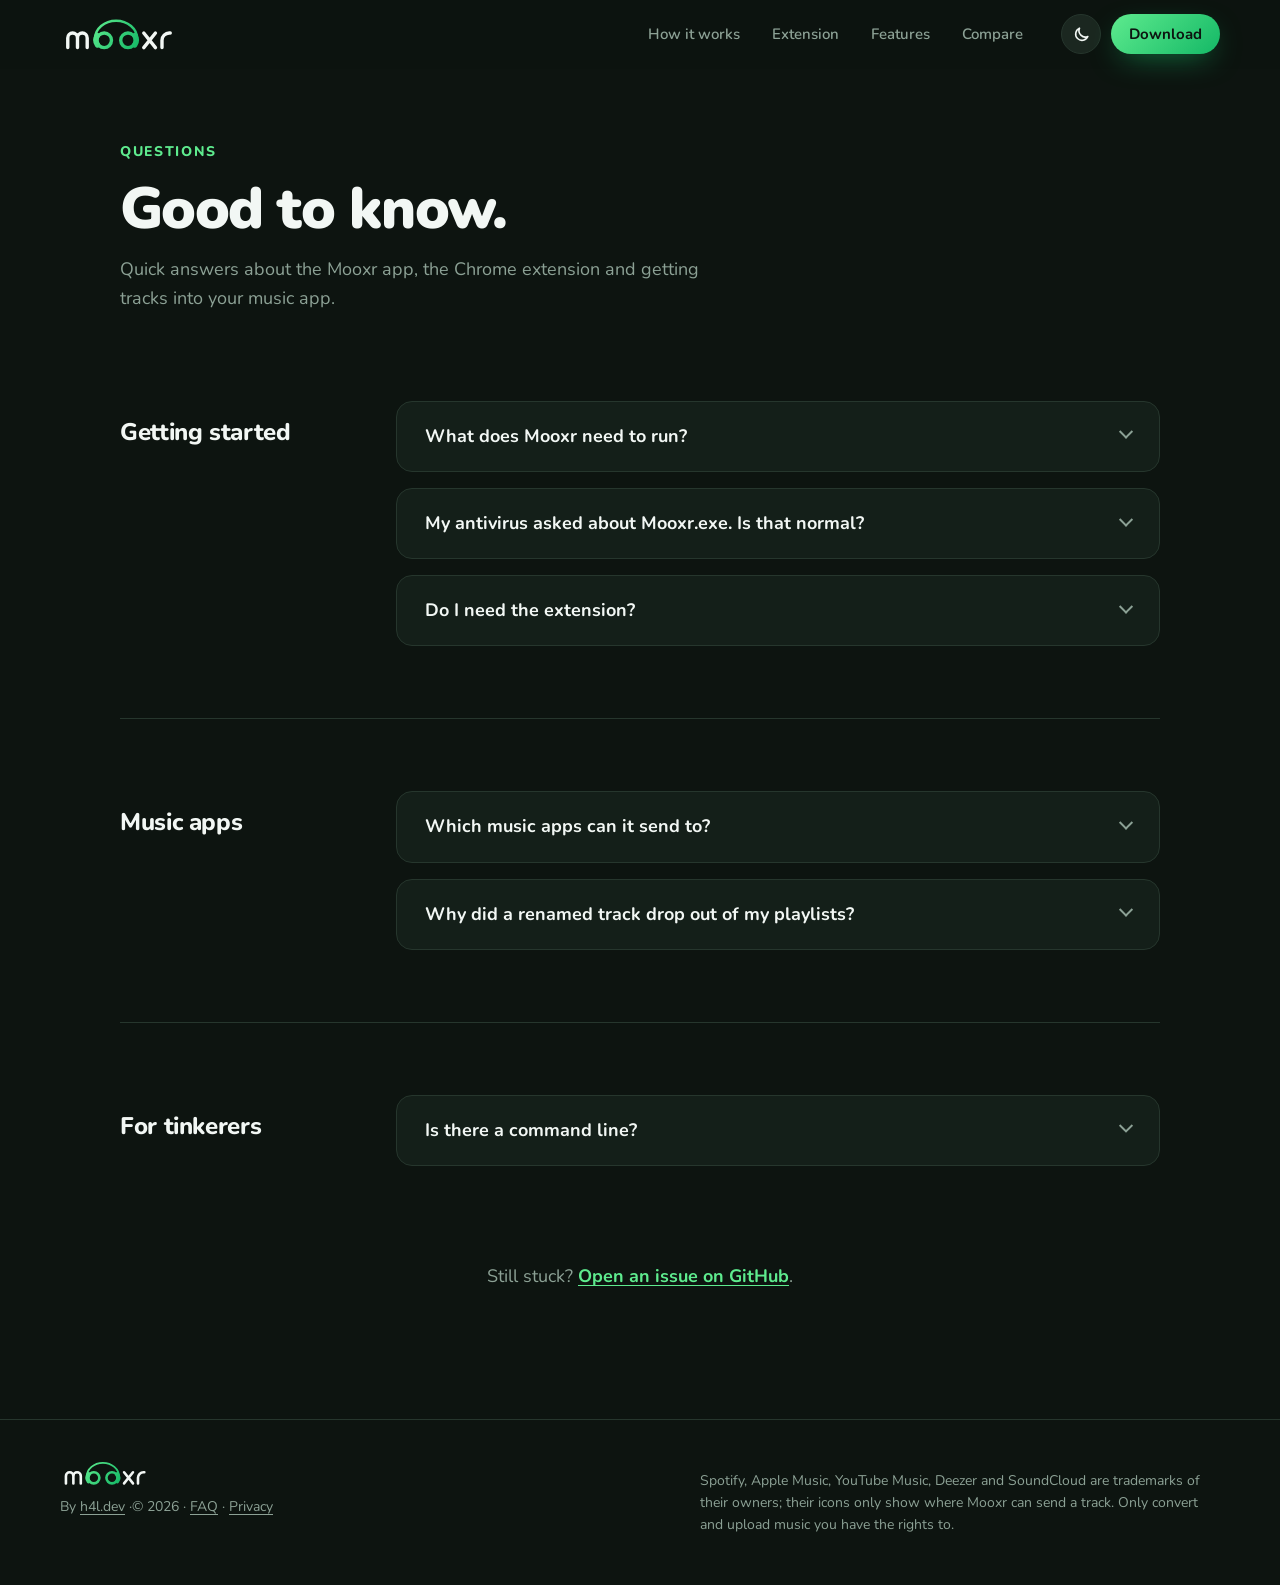
==== commit 7c81f79f: "Give the FAQ page more room and drop it from the header - Two-column FAQ layout on desktop: topic on" ====
--- a/docs/faq.html
+++ b/docs/faq.html
@@ -34,7 +34,6 @@
       <a href="./#extension">Extension</a>
       <a href="./#features">Features</a>
       <a href="./#compare">Compare</a>
-      <a href="faq.html" aria-current="page">FAQ</a>
     </nav>
     <div class="nav-actions">
       <button class="icon-btn" id="mode-toggle" type="button" aria-label="Switch light or dark">
@@ -51,8 +50,8 @@
 
 <main>
 
-<section class="page-hero">
-  <div class="wrap narrow">
+<section class="page-hero faq-hero">
+  <div class="wrap faq-wrap">
     <p class="kicker">Questions</p>
     <h1>Good to know.</h1>
     <p class="lede sm">Quick answers about the Mooxr app, the Chrome extension and getting tracks into your music app.</p>
@@ -60,7 +59,7 @@
 </section>
 
 <section class="faq-page">
-  <div class="wrap narrow">
+  <div class="wrap faq-wrap">
 
     <div class="faq-group">
       <h2>Getting started</h2>
--- a/docs/styles.css
+++ b/docs/styles.css
@@ -444,13 +444,13 @@
 }
 
 /* FAQ */
-.faq { display: grid; gap: 12px; }
+.faq { display: grid; gap: 16px; }
 .faq details { background: var(--surface); border: 1px solid var(--border); border-radius: 16px; transition: border-color .2s; }
 .faq details[open] { border-color: color-mix(in srgb, var(--accent) 50%, var(--border)); }
 .faq summary {
   list-style: none; cursor: pointer;
   display: flex; justify-content: space-between; align-items: center; gap: 16px;
-  padding: 18px 22px; font-weight: 700; font-size: 18px;
+  padding: 22px 28px; font-weight: 700; font-size: 18px; line-height: 1.4;
 }
 .faq summary::-webkit-details-marker { display: none; }
 .faq summary::after {
@@ -459,12 +459,16 @@
   transform: rotate(45deg) translate(-3px, -3px); transition: transform .25s;
 }
 .faq details[open] summary::after { transform: rotate(-135deg) translate(-3px, -3px); border-color: var(--strong); }
-.faq details p { padding: 0 22px 20px; color: var(--muted); }
+.faq details p { padding: 0 28px 26px; color: var(--muted); line-height: 1.7; }
 .faq details a { color: var(--strong); text-decoration: underline; text-underline-offset: 3px; }
-.faq-page { padding: 40px 0 104px; }
-.faq-group + .faq-group { margin-top: 56px; }
-.faq-group h2 { font-size: 22px; font-weight: 800; letter-spacing: -.015em; margin-bottom: 16px; }
-.faq-more { margin-top: 56px; color: var(--muted); text-align: center; }
+/* FAQ page: topic on the left, its questions on the right */
+.faq-wrap { width: min(1040px, 100% - 32px); margin-inline: auto; }
+.faq-hero { padding: 88px 0 0; }
+.faq-page { padding: 80px 0 128px; }
+.faq-group { display: grid; grid-template-columns: 220px 1fr; gap: 56px; align-items: start; }
+.faq-group + .faq-group { margin-top: 72px; padding-top: 72px; border-top: 1px solid var(--border); }
+.faq-group h2 { font-size: 24px; font-weight: 800; letter-spacing: -.015em; padding-top: 18px; position: sticky; top: 96px; }
+.faq-more { margin-top: 96px; color: var(--muted); text-align: center; font-size: 18px; }
 .faq-more a { color: var(--strong); font-weight: 700; text-decoration: underline; text-underline-offset: 3px; }
 
 /* Footer */
@@ -497,7 +501,12 @@
 .perm p { margin: 0; }
 @media (max-width: 680px) {
   .page-hero { padding: 48px 0 4px; }
-  .faq-page { padding: 28px 0 72px; }
+  .faq-hero { padding: 56px 0 0; }
+  .faq-page { padding: 48px 0 88px; }
+  .faq-group + .faq-group { margin-top: 48px; padding-top: 48px; }
+  .faq summary { padding: 18px 20px; }
+  .faq details p { padding: 0 20px 20px; }
+  .faq-more { margin-top: 64px; font-size: 17px; }
   .policy .summary { padding: 22px; margin-bottom: 64px; }
   .policy section + section { margin-top: 64px; }
   .perm { grid-template-columns: 1fr; gap: 6px; }
@@ -517,6 +526,8 @@
   .setup { padding: 32px; gap: 28px; }
 }
 @media (max-width: 820px) {
+  .faq-group { grid-template-columns: 1fr; gap: 20px; }
+  .faq-group h2 { position: static; padding-top: 0; }
   .menu-btn { display: inline-grid; }
   .nav-links {
     position: absolute; top: 68px; left: 0; right: 0;
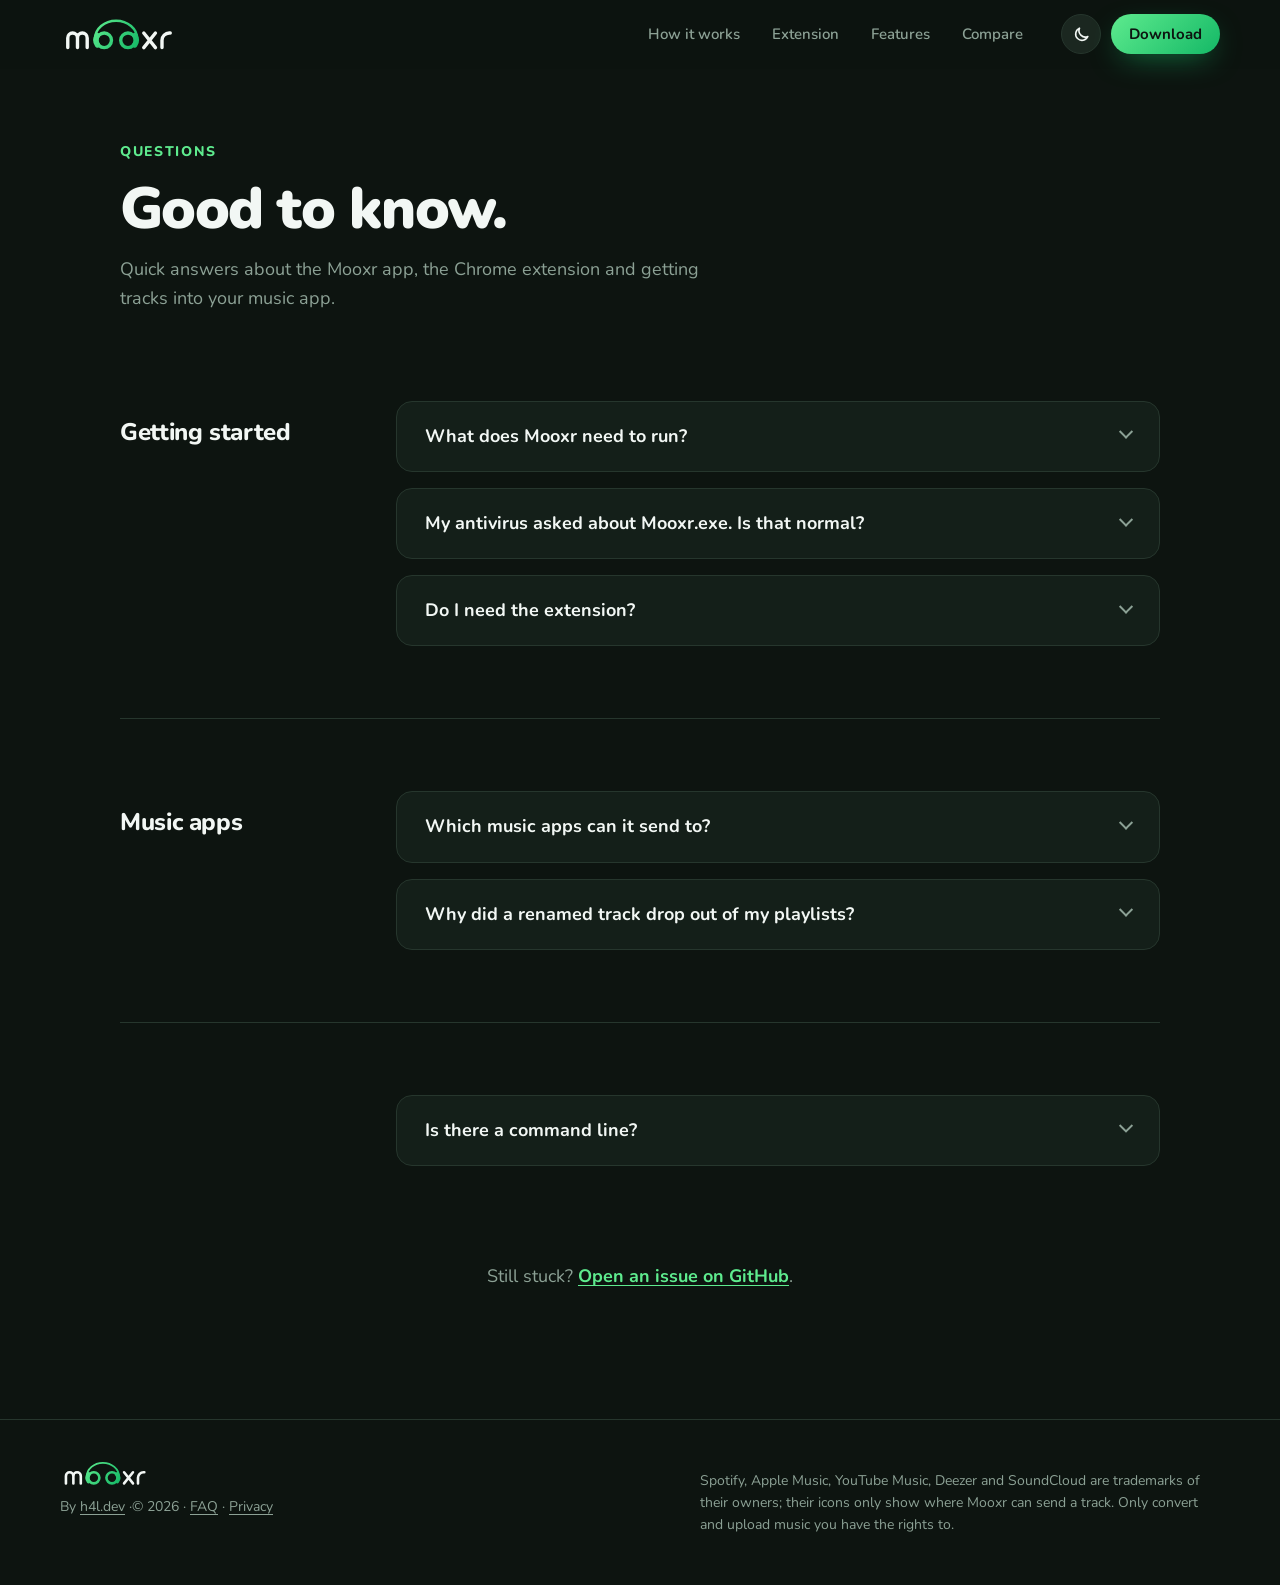
==== commit aa837335: "Version the stylesheet and script links so a deploy never pairs new pages with cached styles Co-Auth" ====
--- a/docs/faq.html
+++ b/docs/faq.html
@@ -8,7 +8,7 @@
   <meta name="theme-color" content="#0D1410">
   <link rel="icon" href="assets/favicon.svg" type="image/svg+xml">
   <link rel="icon" href="assets/icon.png" type="image/png">
-  <link rel="stylesheet" href="styles.css">
+  <link rel="stylesheet" href="styles.css?v=2026-11-06">
   <script>
     // Apply the saved look before the page paints, so it never flashes.
     try {
@@ -124,6 +124,6 @@
   </div>
 </footer>
 
-<script src="script.js"></script>
+<script src="script.js?v=2026-11-06"></script>
 </body>
 </html>
--- a/docs/styles.css
+++ b/docs/styles.css
@@ -98,7 +98,6 @@
 .wrap { width: min(1160px, 100% - 32px); margin-inline: auto; }
 .wrap.narrow { width: min(760px, 100% - 32px); }
 .muted { color: var(--muted); }
-.sr { position: absolute; width: 1px; height: 1px; overflow: hidden; clip: rect(0 0 0 0); white-space: nowrap; }
 a.inline { color: var(--strong); font-weight: 700; text-decoration: underline; text-underline-offset: 3px; }
 .grad-text {
   background: var(--grad);
@@ -396,35 +395,132 @@
 .f-icon svg { width: 22px; height: 22px; fill: none; stroke: currentColor; stroke-width: 2; stroke-linecap: round; stroke-linejoin: round; }
 .feature s { color: var(--muted); text-decoration-color: color-mix(in srgb, #FF7B7B 80%, transparent); text-decoration-thickness: 2px; }
 
-/* App vs extension */
-.compare { padding: 8px 28px; overflow: hidden; max-width: 980px; margin-inline: auto; }
-.compare table { width: 100%; border-collapse: collapse; table-layout: fixed; }
-.compare col.c-what { width: 44%; }
-.compare th, .compare td { padding: 16px 12px; text-align: left; vertical-align: middle; border-bottom: 1px solid var(--border); }
-.compare tbody tr:last-child th, .compare tbody tr:last-child td { border-bottom: none; }
-.compare tbody th { font-weight: 700; }
-.compare td small { display: block; margin-top: 6px; color: var(--muted); font-size: 13.5px; line-height: 1.35; }
-.compare td small kbd { font-size: 12px; }
-.compare thead th { padding-block: 22px 18px; vertical-align: top; }
+/* App vs extension: the two screens side by side */
+.ux-duo { display: grid; grid-template-columns: minmax(0, 1.2fr) minmax(0, 1fr); gap: 28px; }
+.ux-side { margin: 0; display: grid; grid-template-rows: auto 1fr auto; gap: 22px; min-width: 0; }
+.ux-side .ticks { margin: 0; gap: 10px; }
 .c-head { display: flex; align-items: center; gap: 12px; }
-.c-head b { display: block; font-size: 18px; font-weight: 800; line-height: 1.2; }
-.c-head small { display: block; color: var(--muted); font-size: 13.5px; font-weight: 600; }
+.c-head b { display: block; font-size: 20px; font-weight: 800; line-height: 1.2; }
+.c-head small { display: block; color: var(--muted); font-size: 14px; font-weight: 600; }
 .c-icon {
   flex: none; display: grid; place-items: center;
-  width: 42px; height: 42px; border-radius: 13px;
+  width: 44px; height: 44px; border-radius: 14px;
   background: var(--drop); color: var(--strong);
   border: 1px solid color-mix(in srgb, var(--accent) 35%, transparent);
 }
-.c-icon svg { width: 21px; height: 21px; fill: none; stroke: currentColor; stroke-width: 2; stroke-linecap: round; stroke-linejoin: round; }
-.yes, .no { position: relative; display: inline-block; width: 24px; height: 24px; border-radius: 8px; vertical-align: middle; }
-.yes { background: var(--grad); }
-.yes::after {
-  content: ""; position: absolute; left: 8px; top: 8px; width: 8px; height: 5px;
-  border-left: 2.4px solid var(--ink); border-bottom: 2.4px solid var(--ink); transform: rotate(-45deg);
-}
-.no { background: var(--raised); border: 1px solid var(--border); }
-.no::after { content: ""; position: absolute; left: 7px; right: 7px; top: 50%; height: 2.2px; margin-top: -1.1px; border-radius: 2px; background: var(--muted); }
-#compare .cta-row { margin-top: 40px; }
+.c-icon svg { width: 22px; height: 22px; fill: none; stroke: currentColor; stroke-width: 2; stroke-linecap: round; stroke-linejoin: round; }
+
+/* The stage each screen sits on */
+.ux-stage {
+  display: grid; grid-template-columns: minmax(0, 1fr); align-items: start; justify-items: center;
+  padding: 28px; border-radius: 22px; overflow: hidden;
+  background: radial-gradient(120% 80% at 50% 0%, var(--glow-a), transparent 65%), var(--bg);
+  border: 1px solid var(--border);
+}
+
+/* Shared bits of both mock-ups */
+.ux-app, .ux-pop { font-size: 12px; line-height: 1.4; color: var(--text); text-align: left; }
+/* Let the grids inside shrink below their longest line, so text truncates instead of widening the page. */
+.ux-body, .ux-row, .ux-pop, .ux-card, .ux-side { grid-template-columns: minmax(0, 1fr); }
+.ux-btn {
+  flex: none; display: inline-block; padding: 3px 11px; border-radius: 13px;
+  background: var(--raised); border: 1px solid var(--border);
+  font-size: 11px; font-weight: 600; white-space: nowrap;
+}
+.ux-btn.sm { padding: 2px 10px; font-size: 10.5px; }
+.ux-input {
+  display: block; min-width: 0; padding: 4px 9px; border-radius: 8px;
+  background: var(--bg); border: 1px solid var(--border); color: var(--muted);
+  white-space: nowrap; overflow: hidden; text-overflow: ellipsis;
+}
+.ux-input.set { color: var(--text); }
+.ux-moox { display: inline-flex; flex: none; }
+.ux-moox-main { background: var(--grad); color: var(--ink); font-weight: 800; font-size: 13px; padding: 6px 14px 6px 20px; border-radius: 16px 0 0 16px; }
+.ux-moox-send {
+  display: flex; align-items: center; gap: 5px; padding: 0 11px 0 9px;
+  background: var(--raised); border: 1px solid var(--border); border-left: none; border-radius: 0 16px 16px 0;
+  font-size: 11px; font-weight: 600;
+}
+.ux-moox-send svg { width: 10px; height: 10px; fill: none; stroke: var(--muted); stroke-width: 1.6; stroke-linecap: round; stroke-linejoin: round; }
+
+/* Desktop window */
+.ux-app { width: 100%; max-width: 600px; background: var(--bg); border-radius: 12px; box-shadow: var(--shadow); overflow: hidden; }
+.ux-body { padding: 16px 18px; display: grid; gap: 10px; }
+.ux-head { display: flex; justify-content: space-between; align-items: flex-start; gap: 10px; }
+.ux-brand { display: flex; align-items: flex-end; gap: 7px; }
+.ux-brand .wordmark { height: 24px; }
+.ux-byline { font-size: 9.5px; color: var(--muted); padding-bottom: 2px; }
+.ux-sub { color: var(--muted); font-size: 11px; margin-top: 3px; }
+.ux-drop {
+  display: flex; justify-content: center; align-items: center; gap: 8px;
+  padding: 10px; border: 2px dashed var(--border); border-radius: 12px; background: var(--surface);
+  font-weight: 700; font-size: 12.5px;
+}
+.ux-drop > span:not(.ux-btn) { color: var(--muted); font-weight: 500; }
+.ux-line { display: flex; align-items: center; gap: 8px; }
+.ux-line .ux-input { flex: 1; background: var(--surface); }
+.ux-row { display: grid; gap: 7px; padding: 9px 10px 10px 12px; border-radius: 11px; background: var(--surface); border: 1px solid var(--border); }
+.ux-row-top { display: flex; align-items: center; gap: 7px; font-weight: 700; }
+.ux-kind { flex: none; width: 14px; height: 14px; fill: none; stroke: var(--muted); stroke-width: 2; stroke-linecap: round; stroke-linejoin: round; }
+.ux-name { flex: 1; min-width: 0; white-space: nowrap; overflow: hidden; text-overflow: ellipsis; }
+.ux-x { color: var(--muted); font-size: 11px; }
+.ux-fields { display: grid; grid-template-columns: 3fr 2fr; gap: 6px; }
+.ux-field {
+  padding: 3px 8px; border-radius: 7px; background: var(--bg); border: 1px solid var(--border);
+  color: var(--muted); white-space: nowrap; overflow: hidden; text-overflow: ellipsis;
+}
+.ux-field.set { color: var(--text); }
+.ux-status { display: flex; justify-content: space-between; align-items: center; gap: 8px; color: var(--muted); font-size: 11px; }
+.ux-status.good > span:first-child { color: var(--good); font-weight: 700; }
+.ux-bar { height: 5px; border-radius: 3px; background: var(--raised); overflow: hidden; }
+.ux-bar span { display: block; height: 100%; border-radius: 3px; background: var(--grad); }
+.ux-foot { display: flex; align-items: center; gap: 8px; color: var(--muted); }
+.ux-foot b { flex: 1; min-width: 0; color: var(--text); font-weight: 600; white-space: nowrap; overflow: hidden; text-overflow: ellipsis; }
+.ux-actions { display: flex; align-items: center; gap: 8px; }
+.ux-actions .ux-moox { margin-left: auto; }
+
+/* Chrome toolbar and popup */
+.ux-chrome { width: 100%; max-width: 380px; }
+.ux-tool {
+  display: flex; align-items: center; gap: 10px; padding: 8px 10px;
+  background: var(--raised); border: 1px solid var(--border); border-radius: 12px;
+}
+.ux-url { flex: 1; min-width: 0; padding: 4px 12px; border-radius: 999px; background: var(--bg); color: var(--muted); font-size: 12px; white-space: nowrap; overflow: hidden; text-overflow: ellipsis; }
+.ux-ext { position: relative; flex: none; display: grid; place-items: center; width: 28px; height: 28px; border-radius: 8px; background: var(--drop); box-shadow: 0 0 0 1.5px var(--accent); }
+.ux-ext svg { width: 20px; height: 20px; }
+.ux-dot { position: absolute; top: 2px; right: 2px; width: 7px; height: 7px; border-radius: 50%; background: #FFC66B; box-shadow: 0 0 0 2px var(--raised); }
+.ux-pop {
+  position: relative; display: grid; gap: 10px; margin: 12px 0 0 auto; width: min(340px, 100%);
+  padding: 12px 13px 10px; border-radius: 14px; background: var(--bg); border: 1px solid var(--border);
+  box-shadow: 0 24px 50px -16px rgb(0 0 0 / .55);
+}
+.ux-pop::before {
+  content: ""; position: absolute; top: -7px; right: 18px; width: 12px; height: 12px;
+  background: var(--bg); border-left: 1px solid var(--border); border-top: 1px solid var(--border); transform: rotate(45deg);
+}
+.ux-pop-head { display: flex; justify-content: space-between; align-items: center; }
+.ux-pop-head .wordmark { height: 24px; }
+.ux-gear { width: 16px; height: 16px; fill: none; stroke: var(--muted); stroke-width: 2; }
+.ux-card { display: grid; gap: 8px; padding: 10px; border-radius: 12px; background: var(--surface); border: 1px solid var(--border); }
+.ux-src { display: flex; align-items: center; gap: 10px; margin-bottom: 2px; }
+.ux-art { position: relative; flex: none; width: 54px; height: 54px; border-radius: 9px; }
+.ux-art::after { content: "♪"; position: absolute; inset: 0; display: grid; place-items: center; color: rgb(255 255 255 / .8); font-size: 18px; }
+.ux-src-text { min-width: 0; display: grid; justify-items: start; gap: 1px; }
+.ux-src-text b { font-size: 12.5px; display: -webkit-box; -webkit-line-clamp: 2; -webkit-box-orient: vertical; overflow: hidden; }
+.ux-src-text small { color: var(--muted); font-size: 11px; margin-bottom: 4px; }
+.ux-label { display: block; font-size: 10px; font-weight: 700; color: var(--muted); padding-left: 2px; margin-bottom: 2px; }
+.ux-pair { display: grid; grid-template-columns: 1fr 1fr; gap: 7px; }
+.ux-center { display: flex; justify-content: center; margin-top: 2px; }
+.ux-qhead { display: flex; justify-content: space-between; align-items: baseline; padding: 0 2px; }
+.ux-qhead span { color: var(--muted); font-size: 11px; font-weight: 600; }
+.ux-qrow { display: flex; align-items: center; gap: 8px; padding: 7px 9px 7px 11px; border-radius: 11px; background: var(--surface); border: 1px solid var(--border); }
+.ux-qmain { flex: 1; min-width: 0; display: grid; }
+.ux-qmain span { color: var(--good); font-size: 11px; }
+.ux-pop-foot { color: var(--muted); font-size: 10.5px; white-space: nowrap; overflow: hidden; text-overflow: ellipsis; }
+
+.ux-same { max-width: 46em; margin: 44px auto 0; text-align: center; color: var(--muted); }
+.ux-same b { color: var(--text); }
+#compare .cta-row { margin-top: 28px; }
 
 /* Spotify setup */
 .setup { display: grid; grid-template-columns: 1fr 1.1fr; gap: 48px; padding: 48px; align-items: center; }
@@ -436,6 +532,7 @@
   counter-increment: s; display: flex; align-items: center; gap: 14px;
   padding: 14px 16px; border-radius: 14px; background: var(--bg); border: 1px solid var(--border);
 }
+.setup-steps li > span { min-width: 0; }
 .setup-steps li::before {
   content: counter(s); flex: none; display: grid; place-items: center;
   width: 30px; height: 30px; border-radius: 50%;
@@ -519,6 +616,8 @@
 /* ---------- Responsive ---------- */
 @media (max-width: 980px) {
   .hero-grid, .split, .setup { grid-template-columns: 1fr; }
+  .ux-duo { grid-template-columns: minmax(0, 1fr); }
+  .ux-duo { gap: 64px; }
   .hero { padding: 48px 0 64px; }
   .window { transform: none; max-width: 600px; }
   .window:hover { transform: none; }
@@ -543,14 +642,10 @@
   body { font-size: 16px; }
   .section { padding: 72px 0; }
   .steps, .features { grid-template-columns: 1fr; }
-  .compare { padding: 0 6px; border-radius: 16px; }
-  .compare col.c-what { width: 38%; }
-  .compare th, .compare td { padding: 14px 8px; font-size: 14.5px; }
-  .compare td small { font-size: 12px; }
-  .c-head { flex-direction: column; align-items: flex-start; gap: 8px; }
-  .c-head b { font-size: 15px; }
-  .c-head small { font-size: 12px; }
-  .c-icon { width: 36px; height: 36px; border-radius: 11px; }
+  .ux-stage { padding: 16px 12px; border-radius: 18px; }
+  .ux-body { padding: 12px; }
+  .ux-sub, .ux-byline, .ux-hide-sm, .ux-drop > span:not(.ux-btn), .ux-drop .ux-btn { display: none; }
+  .ux-fields { grid-template-columns: 1fr 1fr; }
   .lede { font-size: 18px; }
   .nav-actions .btn-sm { display: none; }
   .win-body { padding: 14px; }
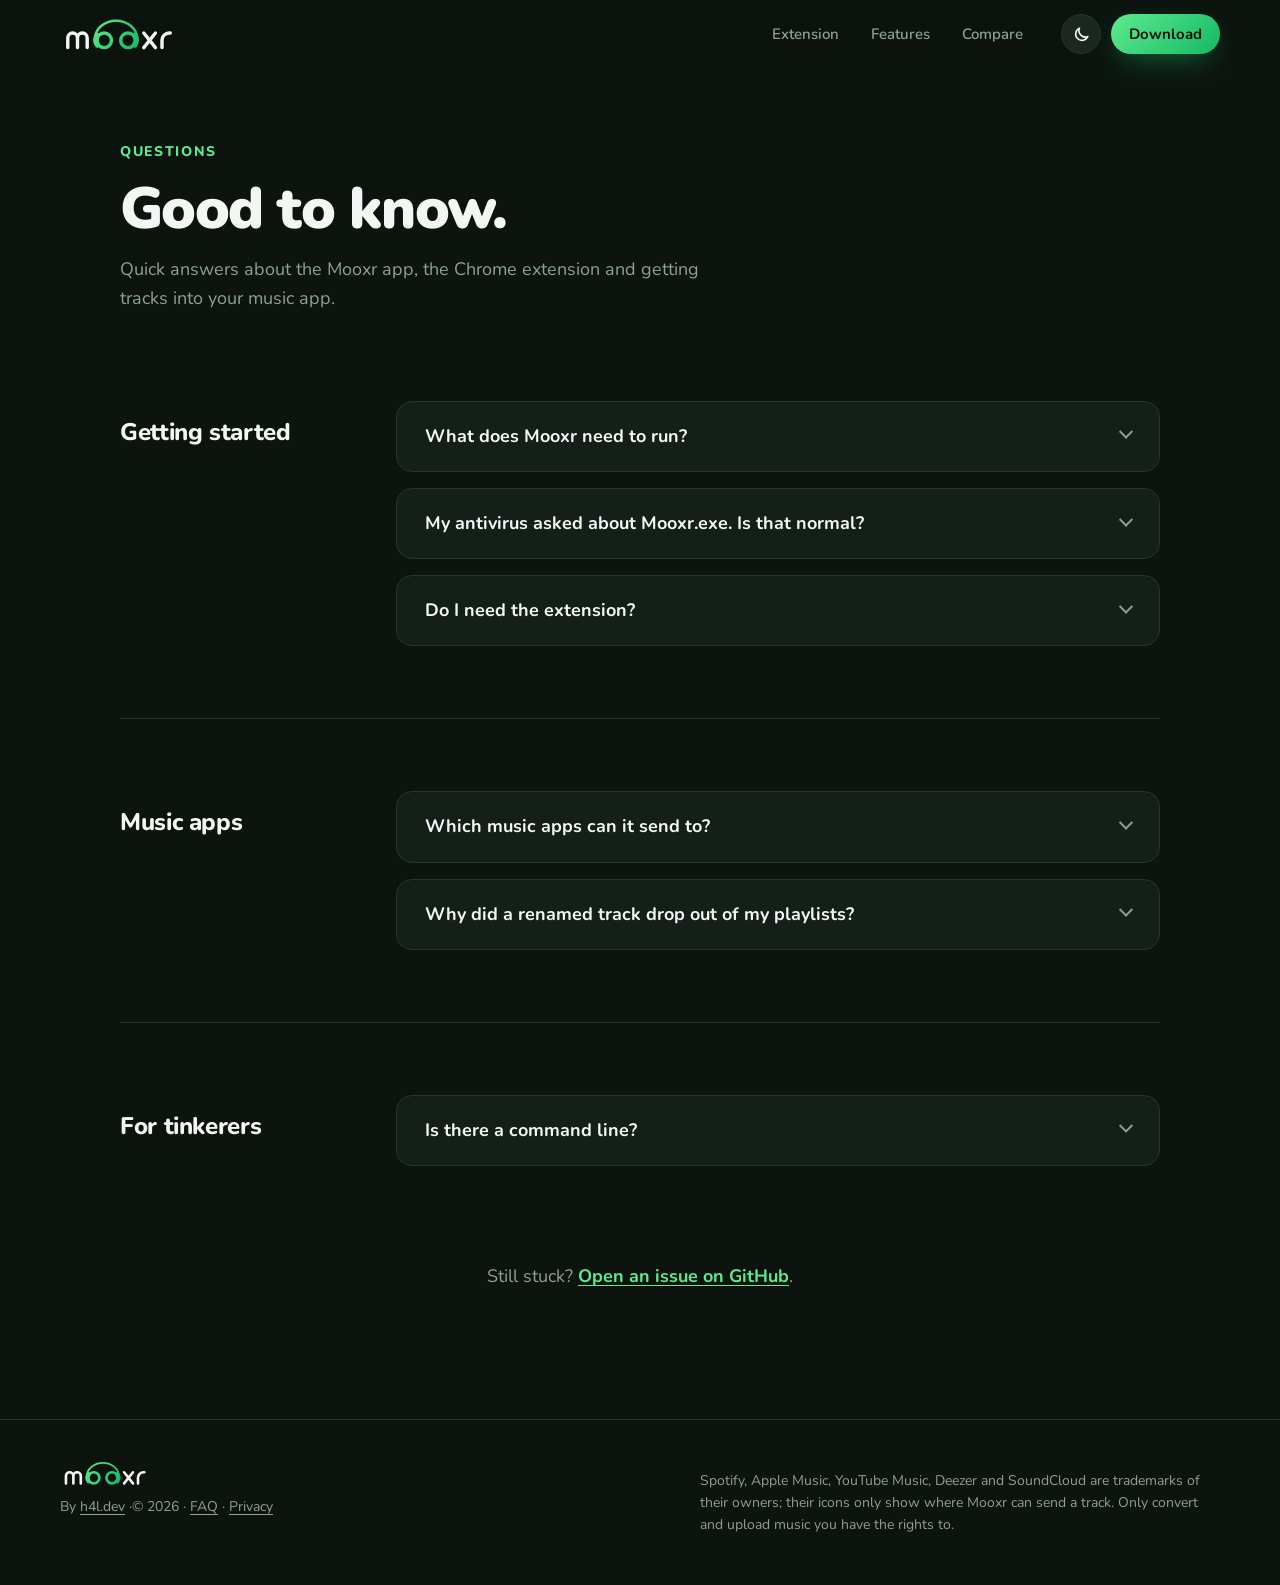
==== commit eb41a435: "Remove the How it works section Co-Authored-By: Claude Opus 5.5 <noreply@anthropic.com>" ====
--- a/docs/faq.html
+++ b/docs/faq.html
@@ -8,7 +8,7 @@
   <meta name="theme-color" content="#0D1410">
   <link rel="icon" href="assets/favicon.svg" type="image/svg+xml">
   <link rel="icon" href="assets/icon.png" type="image/png">
-  <link rel="stylesheet" href="styles.css?v=2026-11-06">
+  <link rel="stylesheet" href="styles.css?v=2026-11-06.2">
   <script>
     // Apply the saved look before the page paints, so it never flashes.
     try {
@@ -30,7 +30,6 @@
       </svg>
     </a>
     <nav class="nav-links" id="nav-links" aria-label="Main">
-      <a href="./#how">How it works</a>
       <a href="./#extension">Extension</a>
       <a href="./#features">Features</a>
       <a href="./#compare">Compare</a>
@@ -124,6 +123,6 @@
   </div>
 </footer>
 
-<script src="script.js?v=2026-11-06"></script>
+<script src="script.js?v=2026-11-06.2"></script>
 </body>
 </html>
--- a/docs/styles.css
+++ b/docs/styles.css
@@ -317,19 +317,11 @@
 }
 .section.alt .card { background: var(--bg); }
 
-/* Steps */
-.steps { display: grid; grid-template-columns: repeat(3, 1fr); gap: 20px; list-style: none; margin: 0; padding: 0; }
-.step { padding: 30px; position: relative; }
-.step:hover, .feature:hover { border-color: color-mix(in srgb, var(--accent) 55%, var(--border)); transform: translateY(-3px); }
-.step-num {
-  display: grid; place-items: center;
-  width: 44px; height: 44px; border-radius: 14px;
-  background: var(--grad); color: var(--ink);
-  font-weight: 900; font-size: 20px; margin-bottom: 22px;
-}
-.step h3, .feature h3 { font-size: 21px; font-weight: 800; margin-bottom: 10px; }
-.step p, .feature p { color: var(--muted); }
-.step b, .feature b { color: var(--text); }
+/* Feature cards */
+.feature:hover { border-color: color-mix(in srgb, var(--accent) 55%, var(--border)); transform: translateY(-3px); }
+.feature h3 { font-size: 21px; font-weight: 800; margin-bottom: 10px; }
+.feature p { color: var(--muted); }
+.feature b { color: var(--text); }
 
 /* Split layout */
 .split { display: grid; grid-template-columns: 1fr 1fr; gap: 64px; align-items: center; }
@@ -641,7 +633,7 @@
 @media (max-width: 680px) {
   body { font-size: 16px; }
   .section { padding: 72px 0; }
-  .steps, .features { grid-template-columns: 1fr; }
+  .features { grid-template-columns: 1fr; }
   .ux-stage { padding: 16px 12px; border-radius: 18px; }
   .ux-body { padding: 12px; }
   .ux-sub, .ux-byline, .ux-hide-sm, .ux-drop > span:not(.ux-btn), .ux-drop .ux-btn { display: none; }
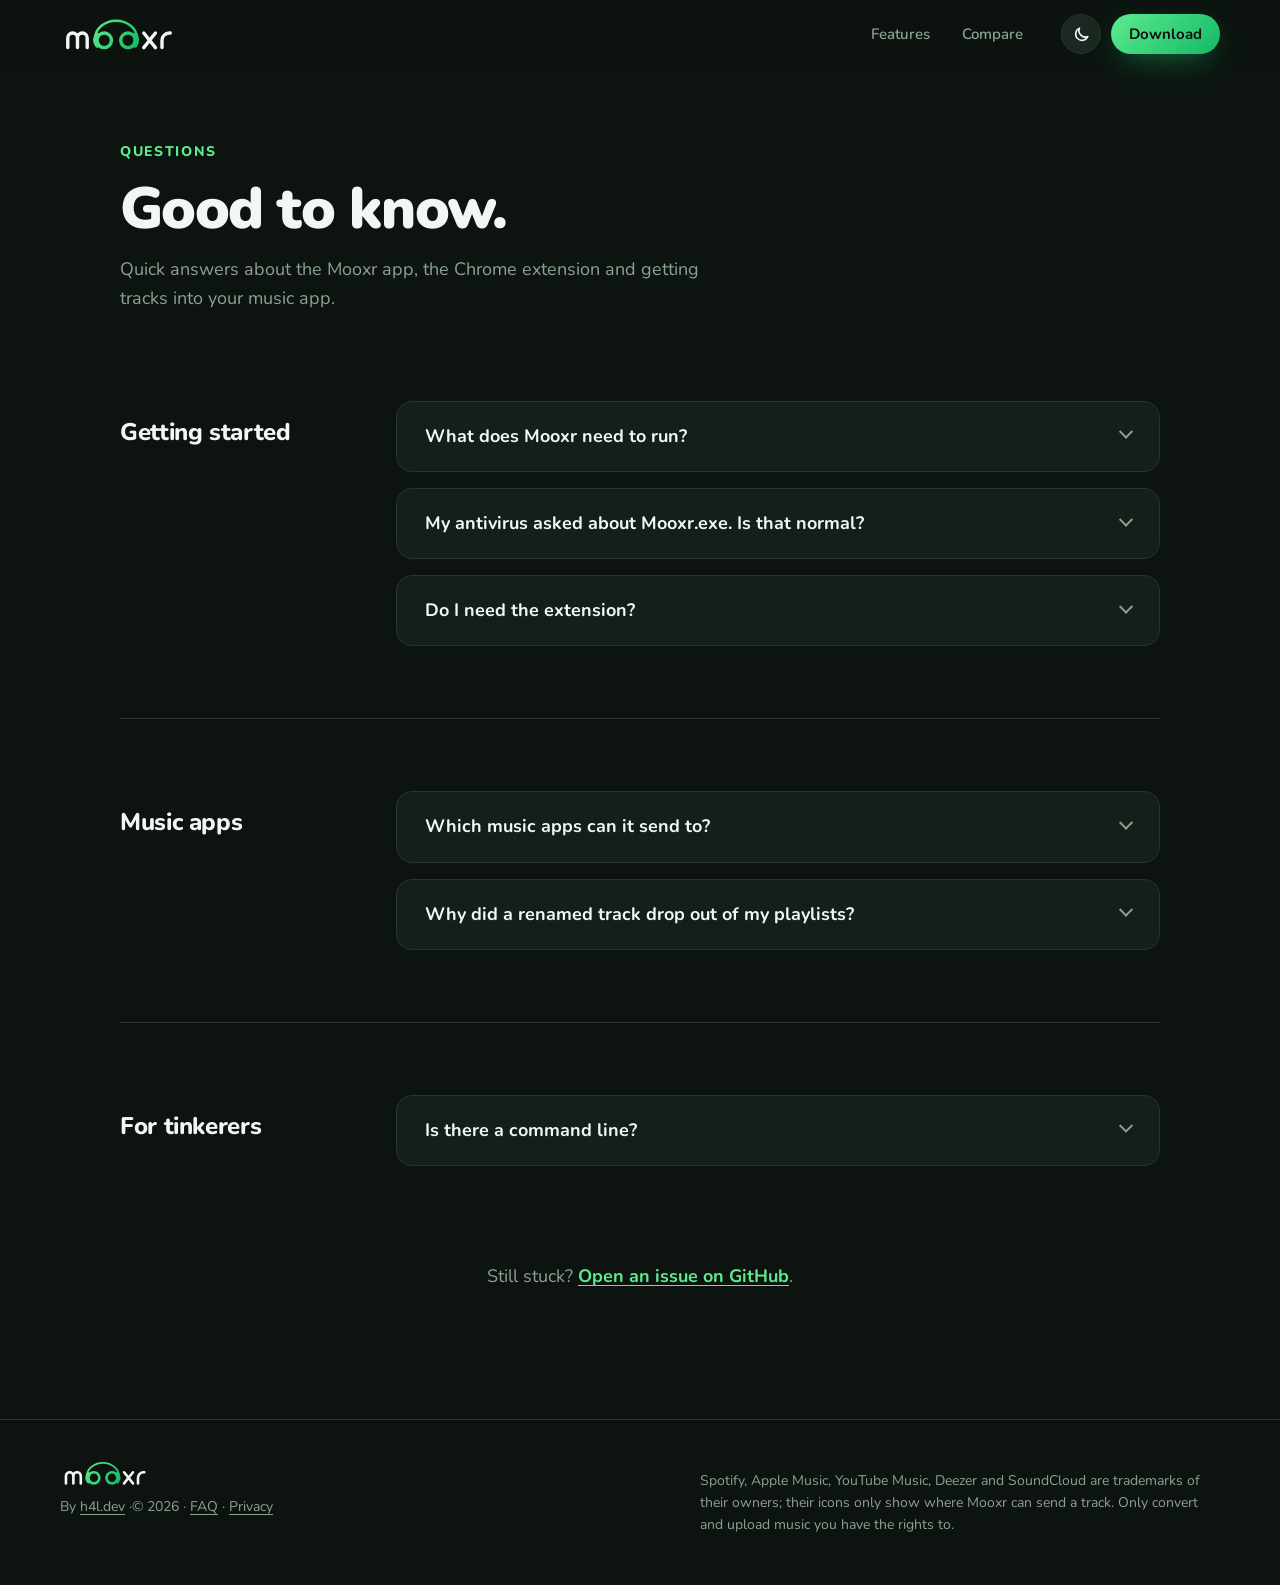
==== commit cd92d460: "Remove the Chrome extension section; the app-vs-extension comparison covers it Co-Authored-By: Claud" ====
--- a/docs/faq.html
+++ b/docs/faq.html
@@ -8,7 +8,7 @@
   <meta name="theme-color" content="#0D1410">
   <link rel="icon" href="assets/favicon.svg" type="image/svg+xml">
   <link rel="icon" href="assets/icon.png" type="image/png">
-  <link rel="stylesheet" href="styles.css?v=2026-11-06.2">
+  <link rel="stylesheet" href="styles.css?v=2026-11-17.1">
   <script>
     // Apply the saved look before the page paints, so it never flashes.
     try {
@@ -30,7 +30,6 @@
       </svg>
     </a>
     <nav class="nav-links" id="nav-links" aria-label="Main">
-      <a href="./#extension">Extension</a>
       <a href="./#features">Features</a>
       <a href="./#compare">Compare</a>
     </nav>
@@ -123,6 +122,6 @@
   </div>
 </footer>
 
-<script src="script.js?v=2026-11-06.2"></script>
+<script src="script.js?v=2026-11-17.1"></script>
 </body>
 </html>
--- a/docs/styles.css
+++ b/docs/styles.css
@@ -323,9 +323,7 @@
 .feature p { color: var(--muted); }
 .feature b { color: var(--text); }
 
-/* Split layout */
-.split { display: grid; grid-template-columns: 1fr 1fr; gap: 64px; align-items: center; }
-.split-copy h2 { margin: 14px 0 18px; }
+/* Tick lists */
 .ticks { list-style: none; padding: 0; margin: 26px 0 0; display: grid; gap: 12px; }
 .ticks li { position: relative; padding-left: 34px; font-weight: 600; }
 .ticks li::before {
@@ -338,42 +336,6 @@
   border-left: 2.4px solid var(--ink); border-bottom: 2.4px solid var(--ink);
   transform: rotate(-45deg);
 }
-
-/* Browser mock-up */
-.browser { background: var(--bg); border-radius: 14px; box-shadow: var(--shadow); overflow: hidden; }
-.br-bar { display: flex; align-items: center; gap: 12px; padding: 10px 14px; background: var(--raised); border-bottom: 1px solid var(--border); }
-.br-dots { display: flex; gap: 6px; }
-.br-dots i { width: 11px; height: 11px; border-radius: 50%; background: var(--border); }
-.br-url { flex: 1; min-width: 0; padding: 5px 14px; border-radius: 999px; background: var(--bg); color: var(--muted); font-size: 13px; white-space: nowrap; overflow: hidden; text-overflow: ellipsis; }
-.br-ext { width: 30px; height: 30px; border-radius: 8px; display: grid; place-items: center; background: var(--drop); box-shadow: 0 0 0 1.5px var(--accent); }
-.br-ext svg { width: 22px; height: 22px; }
-.br-page { position: relative; padding: 18px; min-height: 360px; }
-.video {
-  aspect-ratio: 16 / 9; border-radius: 10px; margin-bottom: 14px;
-  background: linear-gradient(135deg, #3a1c71, #d76d77 60%, #ffaf7b);
-  display: grid; place-items: center; width: 64%;
-}
-.play { width: 52px; height: 36px; border-radius: 10px; background: rgb(0 0 0 / .45); position: relative; }
-.play::after { content: ""; position: absolute; left: 21px; top: 10px; border: 8px solid transparent; border-left: 13px solid #fff; border-right: 0; }
-.vline { height: 10px; border-radius: 5px; background: var(--raised); margin-bottom: 9px; }
-.vline.w70 { width: 44%; } .vline.w40 { width: 28%; }
-.popup {
-  position: absolute; top: 10px; right: 14px; width: min(260px, 70%);
-  background: var(--surface); border: 1px solid var(--border); border-radius: 16px;
-  padding: 14px; display: grid; gap: 12px;
-  box-shadow: 0 24px 50px -16px rgb(0 0 0 / .55);
-}
-.popup::before { content: ""; position: absolute; top: -7px; right: 12px; width: 12px; height: 12px; background: var(--surface); border-left: 1px solid var(--border); border-top: 1px solid var(--border); transform: rotate(45deg); }
-.pop-head { display: flex; align-items: center; gap: 8px; }
-.pop-head .mark { width: 26px; height: 26px; }
-.pop-gear { margin-left: auto; color: var(--muted); }
-.pop-gear svg { width: 17px; height: 17px; fill: none; stroke: currentColor; stroke-width: 2; }
-.pop-track { display: flex; gap: 10px; align-items: center; background: var(--bg); border: 1px solid var(--border); border-radius: 12px; padding: 8px; font-size: 14px; }
-.pop-track .cover { width: 40px; height: 40px; }
-.pop-track span { display: block; color: var(--muted); font-size: 12.5px; }
-.pop-btn { display: block; text-align: center; padding: 9px; border-radius: 18px; background: var(--grad); color: var(--ink); font-weight: 800; font-size: 14px; }
-.pop-note { display: flex; justify-content: center; align-items: center; gap: 6px; color: var(--good); font-size: 13px; font-weight: 700; }
-.pop-note svg { width: 15px; height: 15px; fill: none; stroke: currentColor; stroke-width: 2.4; stroke-linecap: round; stroke-linejoin: round; }
 
 /* Features */
 .features { display: grid; grid-template-columns: repeat(3, 1fr); gap: 20px; }
@@ -607,7 +569,7 @@
 
 /* ---------- Responsive ---------- */
 @media (max-width: 980px) {
-  .hero-grid, .split, .setup { grid-template-columns: 1fr; }
+  .hero-grid, .setup { grid-template-columns: 1fr; }
   .ux-duo { grid-template-columns: minmax(0, 1fr); }
   .ux-duo { gap: 64px; }
   .hero { padding: 48px 0 64px; }
@@ -646,10 +608,6 @@
   .fields .field:nth-child(2) { display: none; }
   .save-to { display: none; }
   .win-foot { justify-content: flex-end; }
-  .popup { position: relative; top: auto; right: auto; width: 100%; margin-top: 14px; }
-  .popup::before { display: none; }
-  .video { width: 100%; }
-  .br-page { min-height: 0; }
   .setup { padding: 24px; }
   .btn { padding: 12px 20px; }
 }
